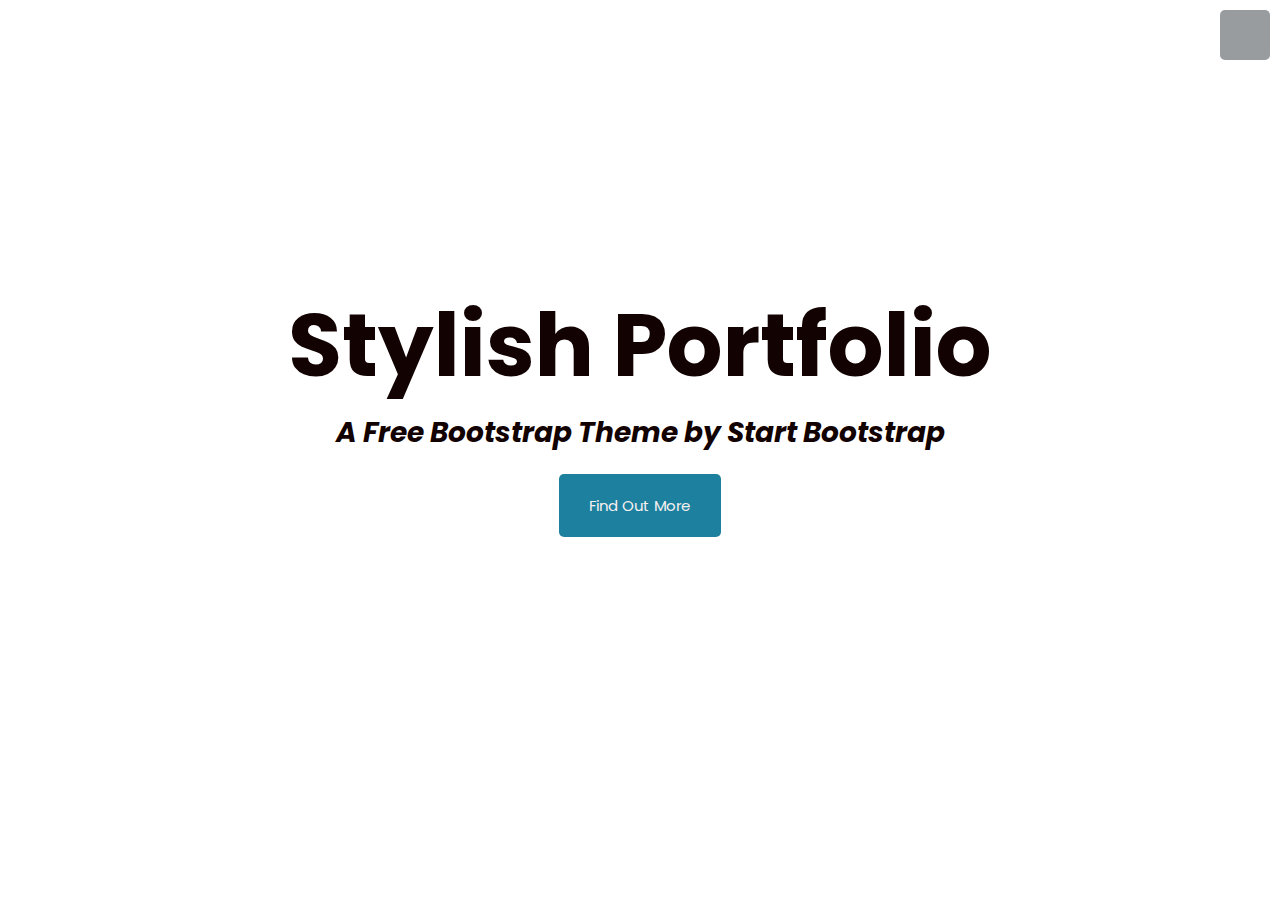
==== css-site-1.html @ a2bc5972 "commit" ====
<!DOCTYPE html>
<html lang="en">
<head>
    <meta charset="UTF-8">
    <meta name="viewport" content="width=device-width, initial-scale=1.0">
    <title>Document</title>
    <link rel="stylesheet" href="style.css">
    <link rel="stylesheet" href="https://cdnjs.cloudflare.com/ajax/libs/font-awesome/6.5.2/css/all.min.css" integrity="sha512-SnH5WK+bZxgPHs44uWIX+LLJAJ9/2PkPKZ5QiAj6Ta86w+fsb2TkcmfRyVX3pBnMFcV7oQPJkl9QevSCWr3W6A==" crossorigin="anonymous" referrerpolicy="no-referrer" />
</head>
<body>
    <nav>
        <div class="icon">
            <i class="fa-solid fa-bars"></i>

        </div>
    <header>
        <h1>Stylish Portfolio</h1>
        <h3><em>A Free Bootstrap Theme by Start Bootstrap</em></h3>
        <a href="">Find Out More</a>
    </header>
</body>
</html>
---- style.css ----
@import url('https://fonts.googleapis.com/css2?family=Poppins:ital,wght@0,100;0,200;0,300;0,400;0,500;0,600;0,700;0,800;0,900;1,100;1,200;1,300;1,400;1,500;1,600;1,700;1,800;1,900&display=swap');


* {
    margin: 0;
    padding: 0;
    box-sizing: border-box
}

header {
    width: 100%;
    height: 700px;
    background: linear-gradient(90deg, rgba(255, 255, 255, 0.1) 0%, rgba(255, 255, 255, 0.1) 100%),url('https://startbootstrap.github.io/startbootstrap-stylish-portfolio/assets/img/bg-masthead.jpg') ;
    background-position: center center;
    background-repeat: no-repeat;
    background-size: cover;
    text-align: center;
    padding-top: 280px;

}

header h1{
    font-size: 88px;
    color: #120202;
    font-weight: bold;
    font-family: "Poppins", sans-serif;
}

header h3{
    font-size: 28px;
    color: #120202;
    font-weight: bold;
    font-family: "Poppins", sans-serif;
}

header a{
    font-size: 15px;
    color: #f7f0f0;
    font-family: "Poppins", sans-serif;
    text-decoration: none;
    padding: 20px 30px;
    border-radius: 5px;
    margin-top: 20px;
    display: inline-block;
    background: #1D809F;
}

.icon {
    width: 50px;
    height: 50px;
    background-color: rgba(52, 58, 64, 0.5);
    text-align: center;
    color: white;
    line-height: 50px;
    border-radius: 5px;
    position: fixed;
    right: 10px;
    top: 10px;
    cursor: pointer;
}

.icon:hover {
    background-color: #343a40;
    
}
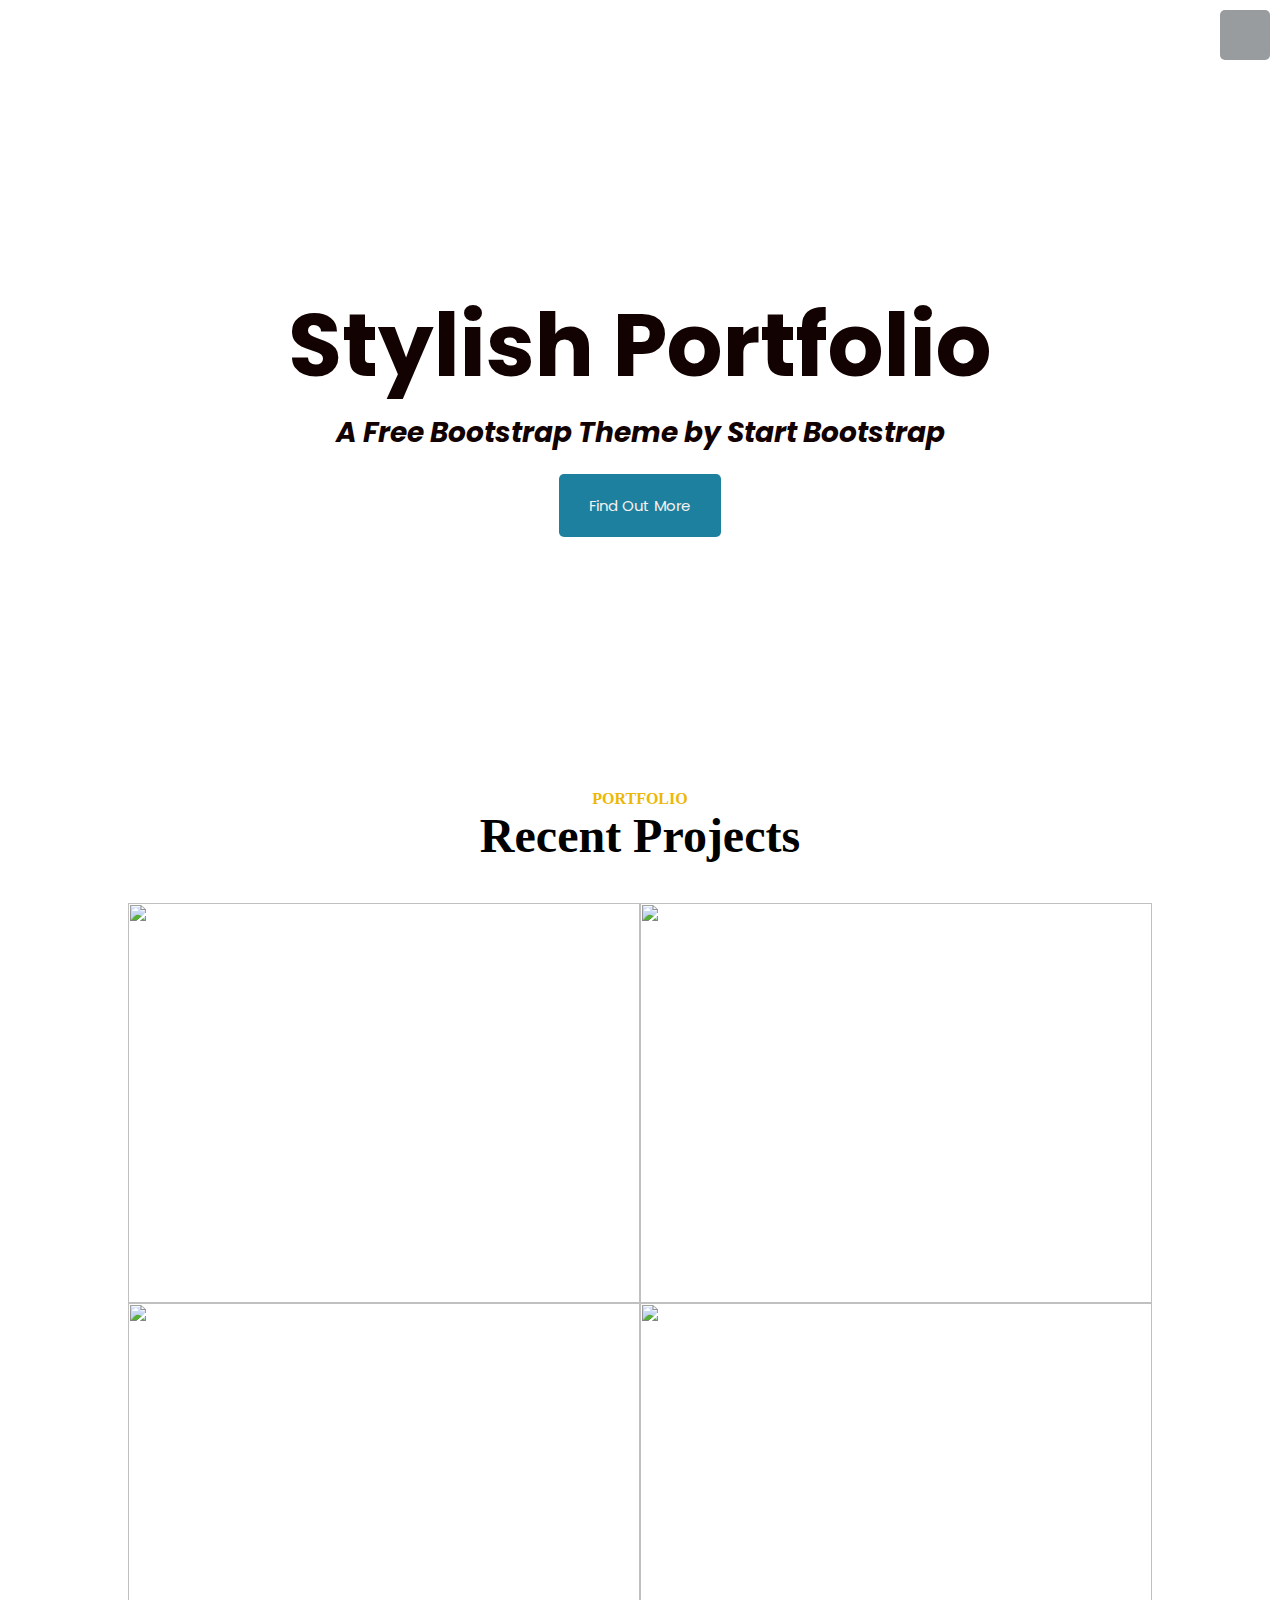
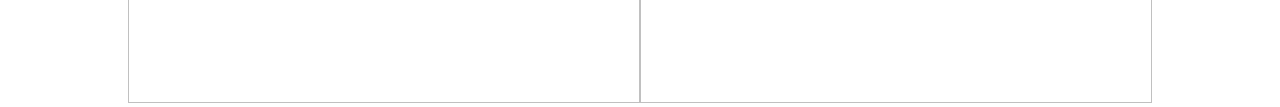
==== commit 35511e75: "commit section 4" ====
--- a/css-site-1.html
+++ b/css-site-1.html
@@ -18,5 +18,59 @@
         <h3><em>A Free Bootstrap Theme by Start Bootstrap</em></h3>
         <a href="">Find Out More</a>
     </header>
+    
+
+    <section>
+
+        <h3>PORTFOLIO</h3>
+        <h2>Recent Projects</h2>
+
+ <div class="container">
+
+
+
+
+    <div class="item">
+        <div class="overlay">
+            <div class="text">
+                <h1>STATIONARY</h1>
+                <p>A yellow pencil with envelopes on a clean, blue backdrop!</p>
+            </div>
+        </div>
+        <img src="https://startbootstrap.github.io/startbootstrap-stylish-portfolio/assets/img/portfolio-1.jpg" alt="">
+    </div>
+    <div class="item">
+        <div class="overlay">
+            <div class="text">
+                <h1>ICE CREAM</h1>
+                <p>A dark blue background with a colored pencil, a clip, and a tiny ice cream cone!</p>
+            </div>
+        </div>
+        <img src="https://startbootstrap.github.io/startbootstrap-stylish-portfolio/assets/img/portfolio-2.jpg" alt="">
+    </div>
+    <div class="item">
+        <div class="overlay">
+            <div class="text">
+                <h1>STRAWBERRIES</h1>
+                <p>Strawberries are such a tasty snack, especially with a little sugar on top!</p>
+            </div>
+        </div>
+        <img src="https://startbootstrap.github.io/startbootstrap-stylish-portfolio/assets/img/portfolio-3.jpg" alt="">
+    </div>
+    <div class="item">
+        <div class="overlay">
+            <div class="text">
+                <h1>WORKSPACE</h1>
+                <p>A yellow workspace with some scissors, pencils, and other objects.</p>
+            </div>
+        </div>
+        <img src="https://startbootstrap.github.io/startbootstrap-stylish-portfolio/assets/img/portfolio-4.jpg" alt="">
+    </div>
+    
+
+ </div>
+
+ </section>
+        
 </body>
 </html>--- a/style.css
+++ b/style.css
@@ -63,4 +63,72 @@
 .icon:hover {
     background-color: #343a40;
     
-}+}
+
+section h3 {
+    margin-top: 90px;
+    font-size: 1rem;
+    color: rgb(236, 184, 7);
+    
+}
+
+section h2 {
+    
+    font-size: large;
+    font-size: 3rem;
+    margin-bottom: 40px;
+}
+
+section h2,h3{
+    text-align: center;
+}
+
+section h1 {
+    margin-bottom: 10px;
+}
+
+.container {
+    margin: auto;
+    width: 80%;
+    display: flex;
+    justify-content: center;
+    align-items: center;
+    flex-wrap: wrap;
+}
+
+
+
+.item {
+    width: 50%;
+    height: 400px;
+    position: relative;
+    transition: 0.5s;
+    clip-path: inset(0);
+}
+
+.item img {
+    width: 100%;
+    height: 100%;
+}
+
+.overlay {
+    width: 100%;
+    height: 100%;
+    position: absolute;
+    inset: 0;
+    color: white;
+    font-size: 15px;
+    display: flex;
+    align-items: flex-end;
+    padding: 50px;
+    transition: 0.5s;
+
+}
+
+.item:hover .overlay {
+    background: rgb(23, 102, 127, 0.8)
+}
+
+.item:hover {
+    clip-path: inset(35px);
+}
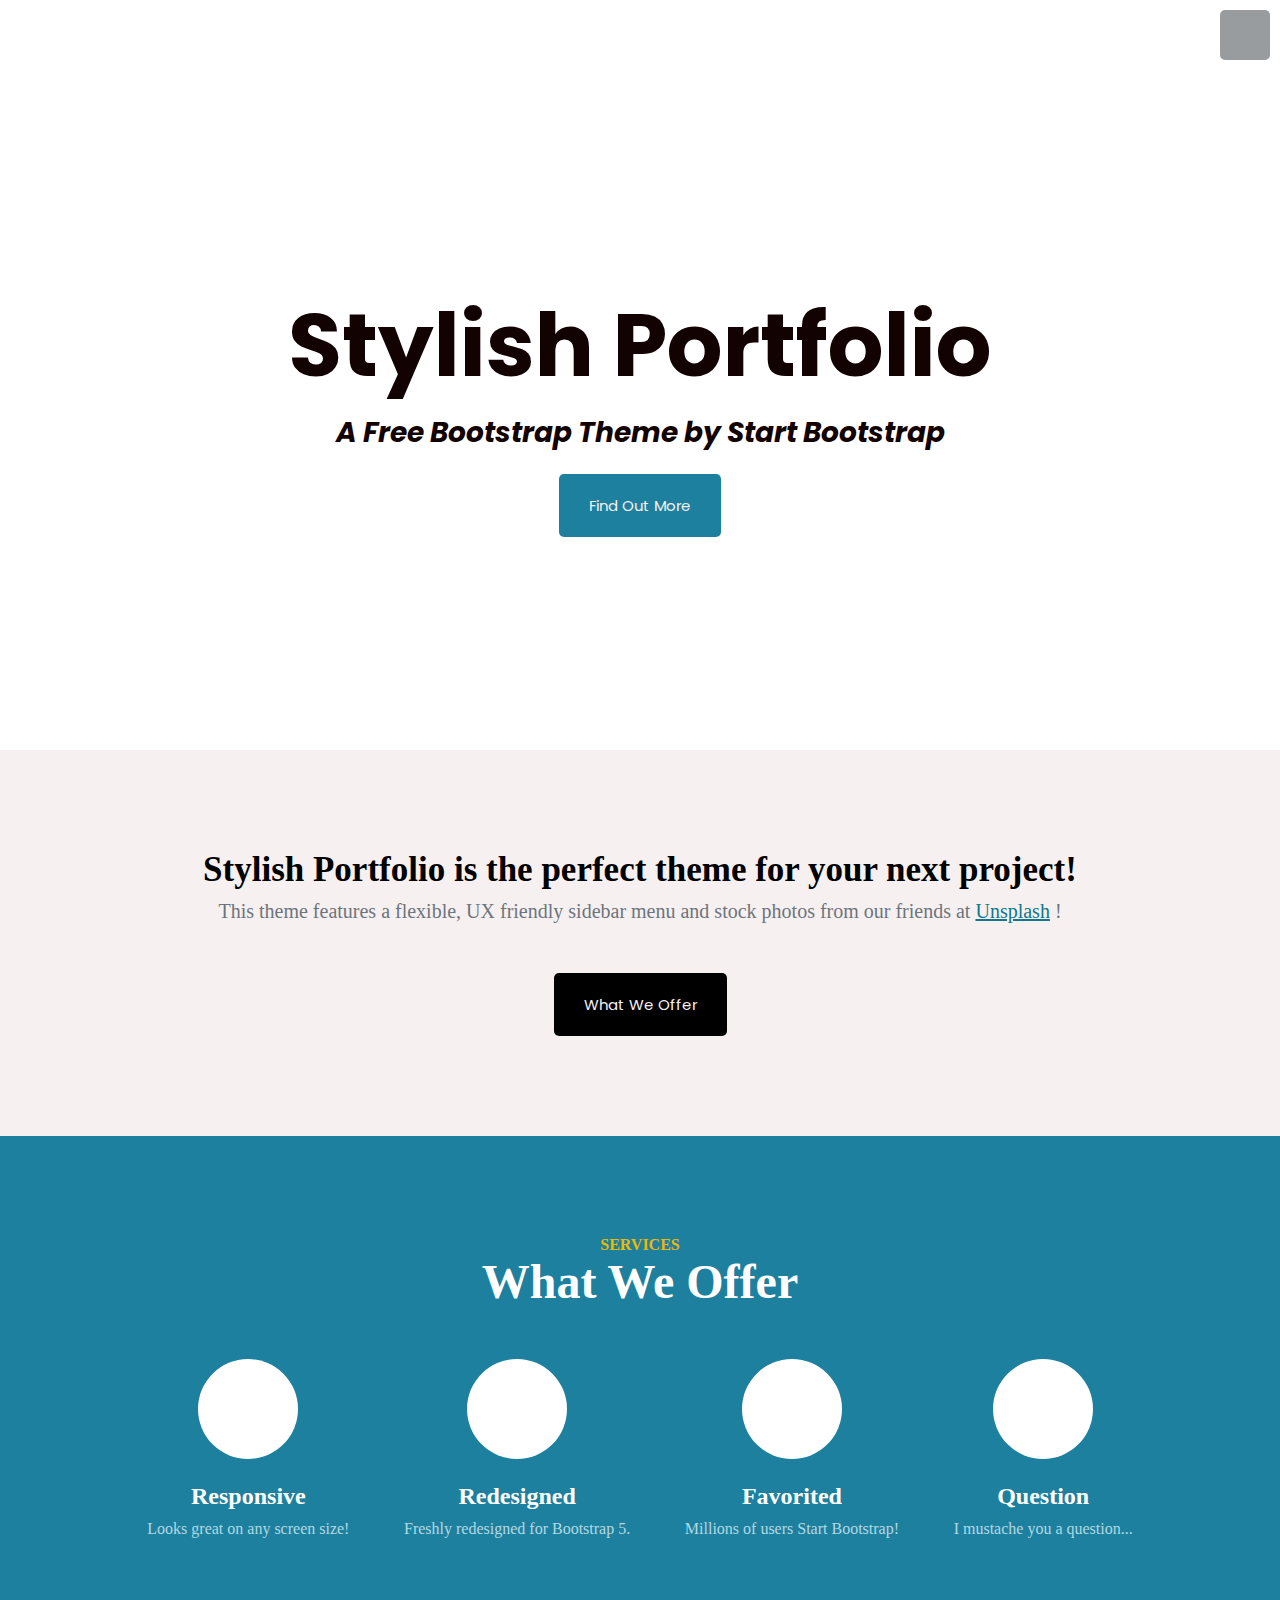
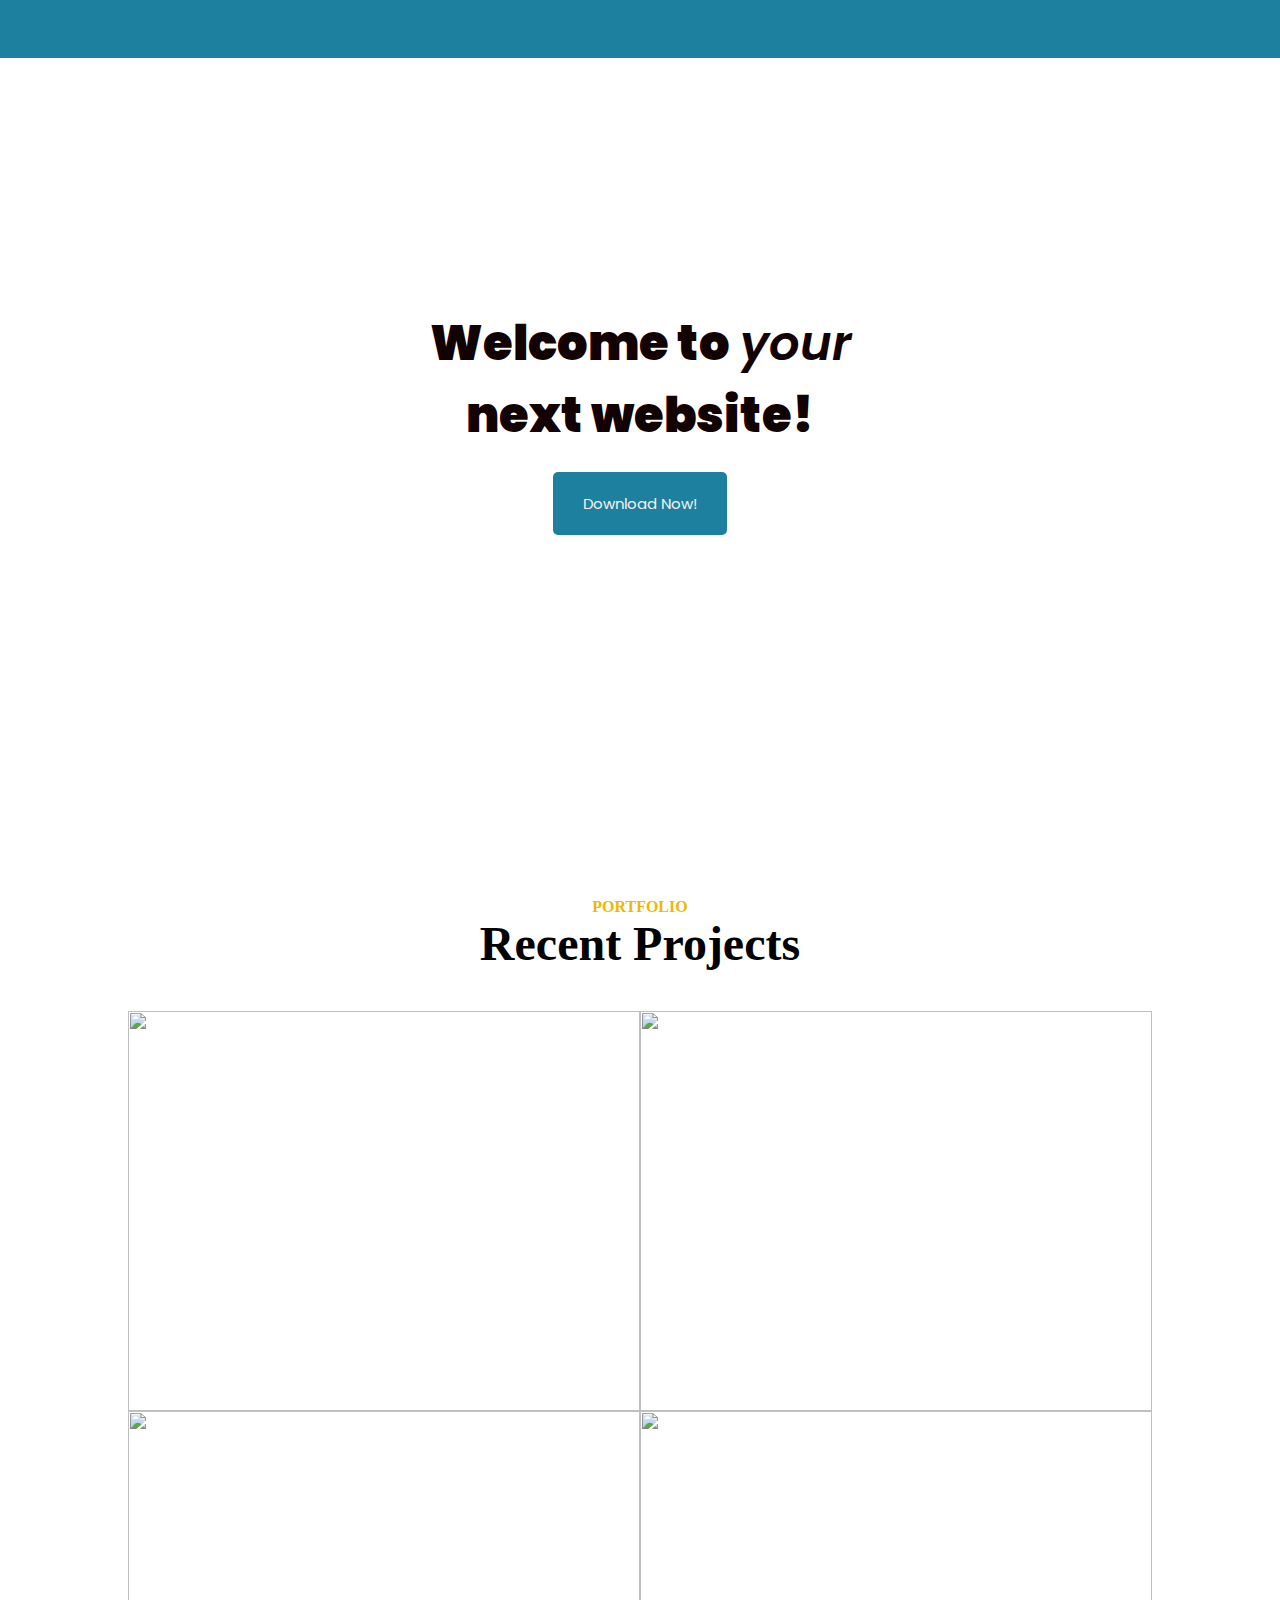
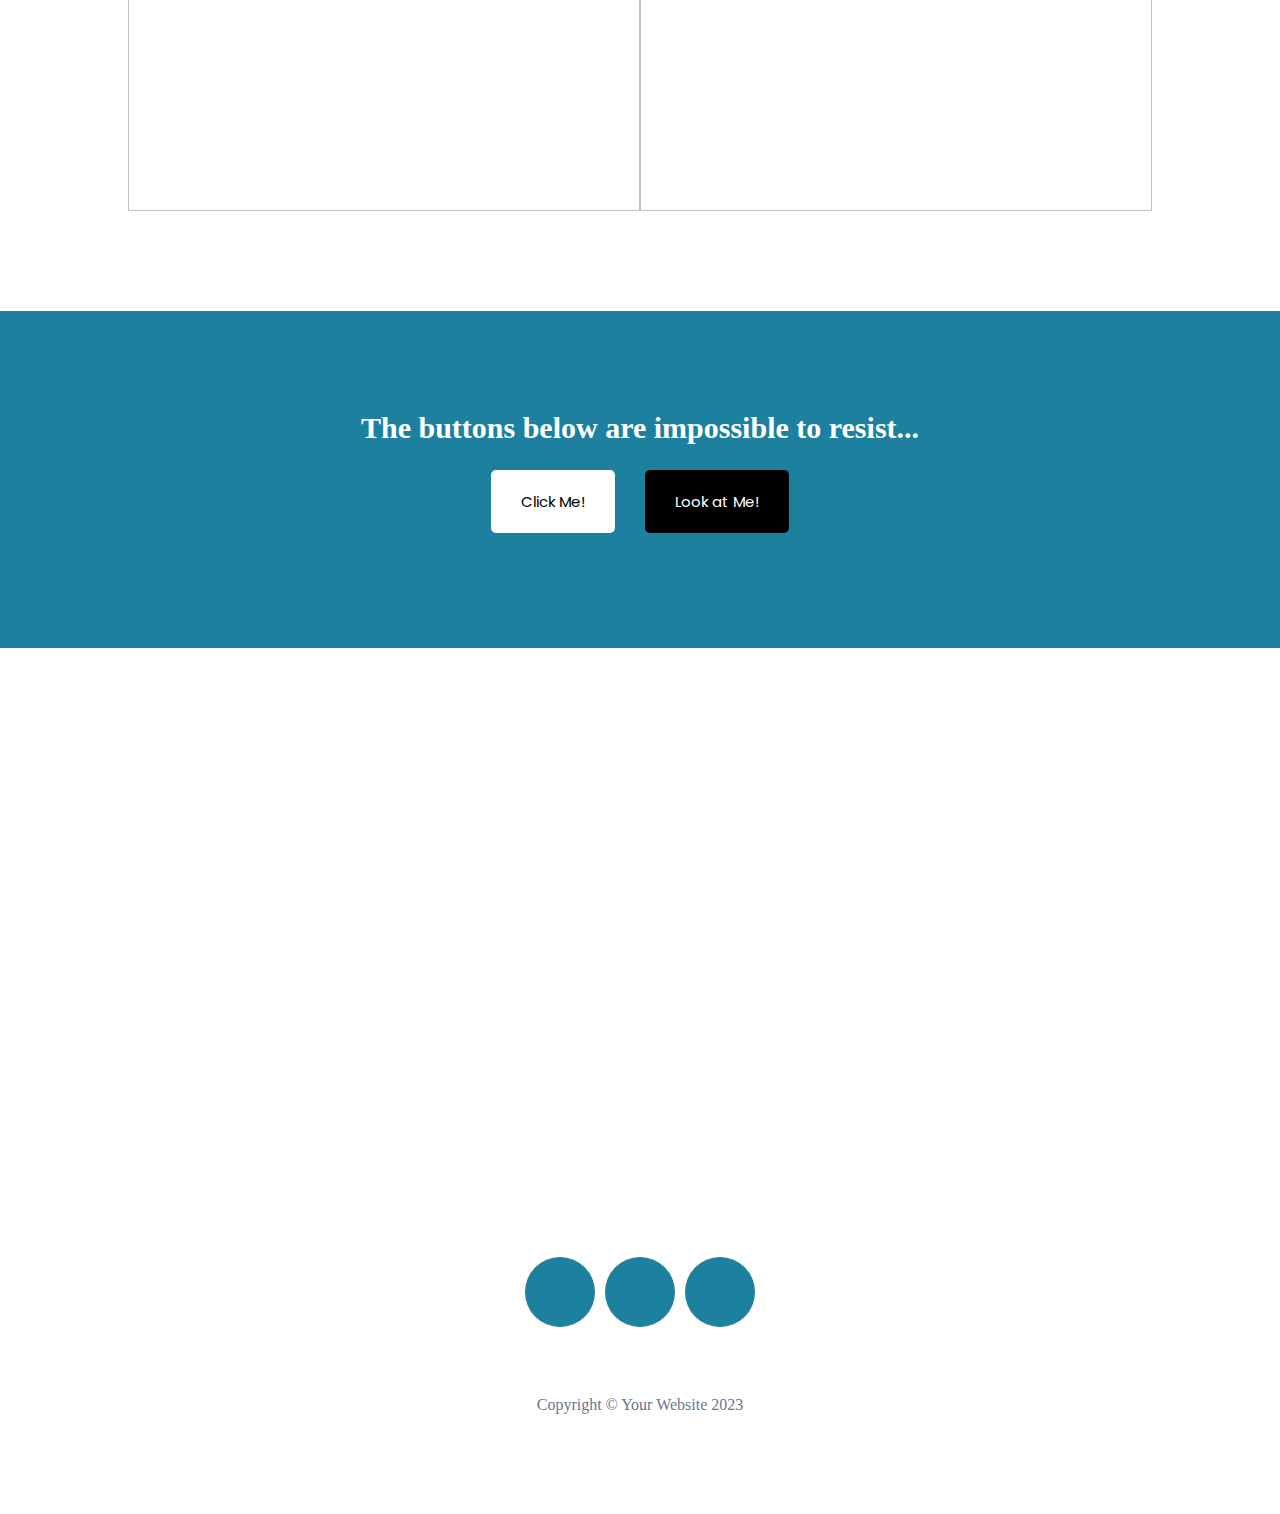
==== commit af089d3d: "other sections" ====
--- a/css-site-1.html
+++ b/css-site-1.html
@@ -1,76 +1,245 @@
 <!DOCTYPE html>
 <html lang="en">
+
 <head>
     <meta charset="UTF-8">
     <meta name="viewport" content="width=device-width, initial-scale=1.0">
-    <title>Document</title>
+    <title>Stylish Portfolio Task</title>
+    <link rel="icon" type="image/png" href="https://startbootstrap.com/favicon.png">
     <link rel="stylesheet" href="style.css">
     <link rel="stylesheet" href="https://cdnjs.cloudflare.com/ajax/libs/font-awesome/6.5.2/css/all.min.css" integrity="sha512-SnH5WK+bZxgPHs44uWIX+LLJAJ9/2PkPKZ5QiAj6Ta86w+fsb2TkcmfRyVX3pBnMFcV7oQPJkl9QevSCWr3W6A==" crossorigin="anonymous" referrerpolicy="no-referrer" />
 </head>
+
 <body>
+
+    <!-- NAV -->
+
     <nav>
         <div class="icon">
             <i class="fa-solid fa-bars"></i>
-
-        </div>
+        </div>
+    </nav>
+
+    <!-- / NAV -->
+
+
+    <!-- ======================================================= -->
+
+
+    <!-- HEADER -->
+
     <header>
         <h1>Stylish Portfolio</h1>
         <h3><em>A Free Bootstrap Theme by Start Bootstrap</em></h3>
         <a href="">Find Out More</a>
     </header>
+
+    <!-- / HEADER -->
+
+
+    <!-- ======================================================= -->
+
+
+    <!-- SECTION-1 -->
+
+    <section class="section-1">
+
+        <div>
+            <h2>Stylish Portfolio is the perfect theme for your next project!</h2>
+            <p>This theme features a flexible, UX friendly sidebar menu and stock photos from our friends at 
+                <a href="https://unsplash.com/">Unsplash</a> !</p>
+            </p>
+            <a href="#" class="btn-2">What We Offer</a>
+        </div>
+       
+    </section>
+
+    <!-- / SECTION-1 -->
+
     
-
-    <section>
+    <!-- ======================================================= -->
+
+
+    <!-- SECTION-2 -->
+
+    <section class="section-2">
+
+        <div>
+            <h3>SERVICES</h3>
+            <h2>What We Offer</h2>
+        </div>
+
+        <div class="offers">
+            <div>
+                <span>
+                    <i class="fa-solid fa-tablet fa-2xl"></i>
+                </span>
+                <h4>Responsive</h4>
+                <p>Looks great on any screen size!</p>
+            </div>
+            <div>
+                <span>
+                    <i class="fa-solid fa-pencil fa-2xl"></i>
+                </span>
+                <h4>Redesigned</h4>
+                <p>Freshly redesigned for Bootstrap 5.</p>
+            </div>
+            <div>
+                <span>
+                    <i class="fa-regular fa-thumbs-up fa-2xl"></i>
+                </span>
+                <h4>Favorited</h4>
+                <p>Millions of users 
+                    <i class="fa-solid fa-heart"></i> 
+                    Start Bootstrap!</p>
+            </div>
+            <div>
+                <span>
+                    <i class="fa-regular fa-circle-question fa-2xl"></i>
+                </span>
+                <h4>Question</h4>
+                <p>I mustache you a question...</p>
+            </div>
+        </div>
+       
+    </section>
+
+    <!-- / SECTION-2 -->
+
+    
+    <!-- ======================================================= -->
+
+
+    <!-- SECTION-3 -->
+
+    <section class="section-3">
+        <h1><strong>Welcome to</strong> <em>your</em> <br> <strong>next website!</strong></h1>
+        <a href="#">Download Now!</a>
+    </section>
+
+    <!-- / SECTION-3 -->
+
+
+    <!-- ======================================================= -->
+
+
+    <!-- SECTION-4 -->
+
+    <section class="section-4">
 
         <h3>PORTFOLIO</h3>
         <h2>Recent Projects</h2>
 
- <div class="container">
-
-
-
-
-    <div class="item">
-        <div class="overlay">
-            <div class="text">
-                <h1>STATIONARY</h1>
-                <p>A yellow pencil with envelopes on a clean, blue backdrop!</p>
-            </div>
-        </div>
-        <img src="https://startbootstrap.github.io/startbootstrap-stylish-portfolio/assets/img/portfolio-1.jpg" alt="">
-    </div>
-    <div class="item">
-        <div class="overlay">
-            <div class="text">
-                <h1>ICE CREAM</h1>
-                <p>A dark blue background with a colored pencil, a clip, and a tiny ice cream cone!</p>
-            </div>
-        </div>
-        <img src="https://startbootstrap.github.io/startbootstrap-stylish-portfolio/assets/img/portfolio-2.jpg" alt="">
-    </div>
-    <div class="item">
-        <div class="overlay">
-            <div class="text">
-                <h1>STRAWBERRIES</h1>
-                <p>Strawberries are such a tasty snack, especially with a little sugar on top!</p>
-            </div>
-        </div>
-        <img src="https://startbootstrap.github.io/startbootstrap-stylish-portfolio/assets/img/portfolio-3.jpg" alt="">
-    </div>
-    <div class="item">
-        <div class="overlay">
-            <div class="text">
-                <h1>WORKSPACE</h1>
-                <p>A yellow workspace with some scissors, pencils, and other objects.</p>
-            </div>
-        </div>
-        <img src="https://startbootstrap.github.io/startbootstrap-stylish-portfolio/assets/img/portfolio-4.jpg" alt="">
-    </div>
+        <div class="container">
+
+            <div class="item">
+                <div class="overlay">
+                    <div class="text">
+                        <h1>STATIONARY</h1>
+                        <p>A yellow pencil with envelopes on a clean, blue backdrop!</p>
+                    </div>
+                </div>
+                <img src="https://startbootstrap.github.io/startbootstrap-stylish-portfolio/assets/img/portfolio-1.jpg" alt="">
+            </div>
+
+
+            <div class="item">
+                <div class="overlay">
+                    <div class="text">
+                        <h1>ICE CREAM</h1>
+                        <p>A dark blue background with a colored pencil, a clip, and a tiny ice cream cone!</p>
+                    </div>
+                </div>
+                <img src="https://startbootstrap.github.io/startbootstrap-stylish-portfolio/assets/img/portfolio-2.jpg" alt="">
+            </div>
+
+
+            <div class="item">
+                <div class="overlay">
+                    <div class="text">
+                        <h1>STRAWBERRIES</h1>
+                        <p>Strawberries are such a tasty snack, especially with a little sugar on top!</p>
+                    </div>
+                </div>
+                <img src="https://startbootstrap.github.io/startbootstrap-stylish-portfolio/assets/img/portfolio-3.jpg" alt="">
+            </div>
+
+
+            <div class="item">
+                <div class="overlay">
+                    <div class="text">
+                        <h1>WORKSPACE</h1>
+                        <p>A yellow workspace with some scissors, pencils, and other objects.</p>
+                    </div>
+                </div>
+                <img src="https://startbootstrap.github.io/startbootstrap-stylish-portfolio/assets/img/portfolio-4.jpg" alt="">
+            </div>
     
-
- </div>
-
- </section>
-        
+        </div>
+
+    </section>
+
+    <!-- / SECTION-4 -->
+
+    <!-- ======================================================= -->
+
+
+    <!-- SECTION-5 -->
+
+    <section class="section-5">
+
+        <div>
+            <h3>The buttons below are impossible to resist...</h3>
+        </div>
+
+        <div>
+            <a href="#">Click Me!</a>
+            <a href="#">Look at Me!</a>
+        </div>
+       
+    </section>
+
+    <!-- / SECTION-5 -->
+
+
+    <!-- ======================================================= -->
+
+
+    <!-- SECTION-6 -->
+
+    <iframe src="https://maps.google.com/maps?f=q&source=s_q&hl=en&geocode=&q=Twitter,+Inc.,+Market+Street,+San+Francisco,+CA&aq=0&oq=twitter&sll=28.659344,-81.187888&sspn=0.128789,0.264187&ie=UTF8&hq=Twitter,+Inc.,+Market+Street,+San+Francisco,+CA&t=m&z=15&iwloc=A&output=embed" frameborder="0"></iframe>
+
+    <!-- / SECTION-6 -->
+
+
+    <!-- ======================================================= -->
+
+
+    <!-- FOOTER -->
+
+    <footer>
+        <div class="social">
+            <div>
+                <span>
+                    <i class="fa-brands fa-facebook-f fa-xl"></i>
+                </span>
+            </div>
+            <div>
+                <span>
+                    <i class="fa-brands fa-twitter fa-xl"></i>
+                </span>
+            </div>
+            <div>
+                <span>
+                    <i class="fa-brands fa-github fa-xl"></i>
+                </span>
+            </div>
+        </div>
+        <p>Copyright © Your Website 2023</p>
+    </footer>
+
+    <!-- / FOOTER -->
+
+
 </body>
 </html>--- a/style.css
+++ b/style.css
@@ -1,3 +1,4 @@
+/* GENERAL */
 
 @import url('https://fonts.googleapis.com/css2?family=Poppins:ital,wght@0,100;0,200;0,300;0,400;0,500;0,600;0,700;0,800;0,900;1,100;1,200;1,300;1,400;1,500;1,600;1,700;1,800;1,900&display=swap');
 
@@ -6,44 +7,6 @@
     margin: 0;
     padding: 0;
     box-sizing: border-box
-}
-
-header {
-    width: 100%;
-    height: 700px;
-    background: linear-gradient(90deg, rgba(255, 255, 255, 0.1) 0%, rgba(255, 255, 255, 0.1) 100%),url('https://startbootstrap.github.io/startbootstrap-stylish-portfolio/assets/img/bg-masthead.jpg') ;
-    background-position: center center;
-    background-repeat: no-repeat;
-    background-size: cover;
-    text-align: center;
-    padding-top: 280px;
-
-}
-
-header h1{
-    font-size: 88px;
-    color: #120202;
-    font-weight: bold;
-    font-family: "Poppins", sans-serif;
-}
-
-header h3{
-    font-size: 28px;
-    color: #120202;
-    font-weight: bold;
-    font-family: "Poppins", sans-serif;
-}
-
-header a{
-    font-size: 15px;
-    color: #f7f0f0;
-    font-family: "Poppins", sans-serif;
-    text-decoration: none;
-    padding: 20px 30px;
-    border-radius: 5px;
-    margin-top: 20px;
-    display: inline-block;
-    background: #1D809F;
 }
 
 .icon {
@@ -62,43 +25,260 @@
 
 .icon:hover {
     background-color: #343a40;
-    
-}
-
-section h3 {
+}
+
+/* / GENERAL */
+
+
+/* ============================================================= */
+
+
+/* HEADER */
+
+header {
+    width: 100%;
+    height: 750px;
+    background: linear-gradient(90deg, rgba(255, 255, 255, 0.1) 0%, rgba(255, 255, 255, 0.1) 100%),
+    url('https://startbootstrap.github.io/startbootstrap-stylish-portfolio/assets/img/bg-masthead.jpg') ;
+    background-position: center center;
+    background-repeat: no-repeat;
+    background-size: cover;
+    text-align: center;
+    padding-top: 280px;
+}
+
+header h1{
+    font-size: 88px;
+    color: #120202;
+    font-weight: bold;
+    font-family: "Poppins", sans-serif;
+}
+
+header h3{
+    font-size: 28px;
+    color: #120202;
+    font-weight: bold;
+    font-family: "Poppins", sans-serif;
+}
+
+header a{
+    font-size: 15px;
+    color: #f7f0f0;
+    font-family: "Poppins", sans-serif;
+    text-decoration: none;
+    padding: 20px 30px;
+    border-radius: 5px;
+    margin-top: 20px;
+    display: inline-block;
+    background: #1D809F;
+}
+
+header a:hover {
+    background: #196d87;
+}
+
+/* / HEADER */
+
+
+/* ============================================================= */
+
+
+/* SECTION-1 */
+
+.section-1 {
+    padding: 100px 120px;
+    text-align: center;
+    background: #f7f0f0;
+}
+
+.section-1 h2 {
+    margin-bottom: 10px;
+    font-weight: bold;
+    font-size: 35px;
+}
+
+.section-1 p {
+    margin-bottom: 20px;
+    font-size: 20px;
+    color: #6c757d;
+}
+
+.section-1 a:first-child{
+    color: #10778c
+}
+
+.btn-2 {
+    font-size: 15px;
+    color: #f7f0f0;
+    font-family: "Poppins", sans-serif;
+    text-decoration: none;
+    padding: 20px 30px;
+    border-radius: 5px;
+    margin-top: 30px;
+    display: inline-block;
+    background: black;
+}
+
+.btn-2:hover {
+    background: #343a40;
+}
+
+/* / SECTION-1 */
+
+
+/* ============================================================= */
+
+
+/* SECTION-2 */
+
+
+.section-2 {
+    padding: 100px 120px;
+    text-align: center;
+    background: rgb(29, 128, 159);
+}
+
+.section-2 h3 {
+    font-size: 1rem;
+    color: rgb(236, 184, 7);
+}
+
+.section-2 h2 {
+    font-size: large;
+    font-size: 3rem;
+    margin-bottom: 40px;
+    color: white;
+}
+
+.offers {
+    display: flex;
+    justify-content: center;
+    align-items: center;
+    flex-wrap: wrap;
+    margin-top: 50px;
+}
+
+.offers div {
+    color: white;
+    margin: auto;
+}
+
+.offers span {
+    display: inline-block;
+    background-color: white;
+    width: 100px;
+    height: 100px;
+    border-radius: 50%;
+    position: relative;
+}
+
+.offers span i {
+    position: absolute;
+    top: 50%;
+    left: 36%;
+    color: #1D809F;
+}
+
+.offers h4 {
+    font-size: 1.5rem;
+    margin-top: 20px;
+    margin-bottom: 10px;
+}
+
+.offers p {
+    font-size: 1rem;
+    color: #B2D9E2;
+    margin-bottom: 20px;
+}
+
+
+
+/* / SECTION-2 */
+
+
+/* ============================================================= */
+
+
+/* SECTION-3 */
+
+.section-3 {
+    text-align: center;
+    background: #f7f0f0;
+    padding-top: 250px;
+    height: 750px;
+    background: linear-gradient(90deg, rgba(255, 255, 255, 0.1) 0%, rgba(255, 255, 255, 0.1) 100%),
+    url('https://startbootstrap.github.io/startbootstrap-stylish-portfolio/assets/img/bg-callout.jpg') ;
+    background-position: center center;
+    background-repeat: no-repeat;
+    background-size: cover;
+    text-align: center;
+}
+
+.section-3 h1{
+    font-size: 48px;
+    color: #120202;
+    font-family: "Poppins", sans-serif;
+}
+
+.section-3 em{
+    font-weight: 600;
+}
+
+.section-3 a{
+    font-size: 15px;
+    color: #f7f0f0;
+    font-family: "Poppins", sans-serif;
+    text-decoration: none;
+    padding: 20px 30px;
+    border-radius: 5px;
+    margin-top: 20px;
+    display: inline-block;
+    background: #1D809F;
+}
+
+.section-3 a:hover {
+    background: #196d87;
+}
+
+/* / SECTION-3 */
+
+
+/* ============================================================= */
+
+
+/* SECTION-4 */
+
+.section-4 h3 {
     margin-top: 90px;
     font-size: 1rem;
     color: rgb(236, 184, 7);
-    
-}
-
-section h2 {
-    
+}
+
+.section-4 h2 {
     font-size: large;
     font-size: 3rem;
     margin-bottom: 40px;
 }
 
-section h2,h3{
-    text-align: center;
-}
-
-section h1 {
+.section-4 h2,h3{
+    text-align: center;
+}
+
+.section-4 h1 {
     margin-bottom: 10px;
 }
 
-.container {
+.section-4 .container {
     margin: auto;
     width: 80%;
     display: flex;
     justify-content: center;
     align-items: center;
     flex-wrap: wrap;
-}
-
-
-
-.item {
+    margin-bottom: 100px;
+}
+
+.section-4 .item {
     width: 50%;
     height: 400px;
     position: relative;
@@ -106,12 +286,12 @@
     clip-path: inset(0);
 }
 
-.item img {
+.section-4 .item img {
     width: 100%;
     height: 100%;
 }
 
-.overlay {
+.section-4 .overlay {
     width: 100%;
     height: 100%;
     position: absolute;
@@ -122,13 +302,134 @@
     align-items: flex-end;
     padding: 50px;
     transition: 0.5s;
-
-}
-
-.item:hover .overlay {
+}
+
+.section-4 .item:hover .overlay {
     background: rgb(23, 102, 127, 0.8)
 }
 
-.item:hover {
+.section-4 .item:hover {
     clip-path: inset(35px);
 }
+
+/* / SECTION-4 */
+
+
+/* ============================================================= */
+
+
+/*  SECTION-5 */
+
+.section-5 {
+    padding: 100px 120px;
+    text-align: center;
+    background: rgb(29, 128, 159);
+}
+
+
+.section-5 h3 {
+    font-size: large;
+    font-size: 30px;
+    margin-bottom: 10px;
+    color: white;
+}
+
+.section-5 div:last-child{
+    display: flex;
+    justify-content: center;
+    align-items: center;
+}
+
+.section-5 div:last-child a {
+    font-size: 15px;
+    font-family: "Poppins", sans-serif;
+    text-decoration: none;
+    padding: 20px 30px;
+    border-radius: 5px;
+    margin-top: 20px;
+    display: inline-block;
+    margin: 15px;
+}
+
+.section-5 div:last-child a:first-child {
+    color: black;
+    background: white;
+}
+
+.section-5 div:last-child a:last-child {
+    color: white;
+    background: black;
+}
+
+.section-5 div:last-child a:first-child:hover {
+    background-color: #c6c7c8;
+}
+
+.section-5 div:last-child a:last-child:hover {
+    background-color: #343a40;
+}
+
+/* / SECTION-5 */
+
+
+/* ============================================================= */
+
+
+/* SECTION-6 */
+
+iframe {
+    width: 100%;
+    height: 500px;
+}
+
+/* / SECTION-6 */
+
+
+/* ============================================================= */
+
+
+/* FOOTER */
+
+footer {
+    padding: 100px 120px;
+    text-align: center;
+}
+
+footer p {
+    color: #6C7592;
+}
+
+.social {
+    display: flex;
+    justify-content: center;
+    align-items: center;
+    flex-wrap: wrap;
+}
+
+.social div {
+    color: white;
+    margin: 5px;
+    padding-bottom: 60px;
+}
+
+.social span {
+    display: inline-block;
+    background-color: #1D809F;
+    width: 70px;
+    height: 70px;
+    border-radius: 50%;
+    position: relative;
+}
+
+.social span:hover {
+    background-color: #196d87;
+}
+
+.social span i {
+    color: white;
+    position: absolute;
+    top: 50%;
+    left: 36%;
+}
+
+/* / FOOTER */